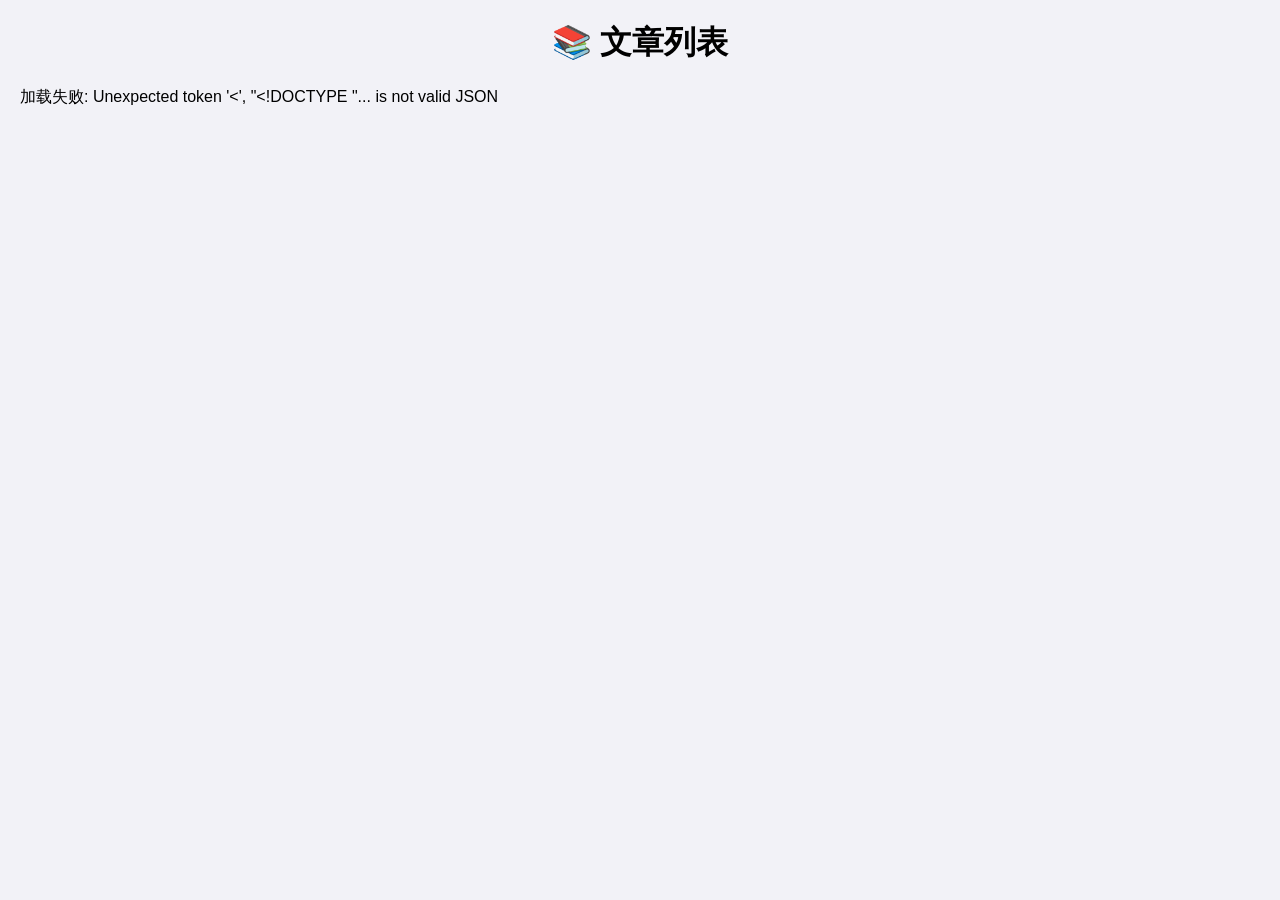
==== index.html @ 037bf7e4 "Revise index.html for article list presentation Updated title and styling for article list display. " ====
<!DOCTYPE html>
<html lang="zh-CN">
<head>
    <meta charset="UTF-8">
    <meta name="viewport" content="width=device-width, initial-scale=1.0, viewport-fit=cover">
    <title>我的文章站</title>
    <style>
        body { margin: 20px; background: #f2f2f7; font-family: -apple-system, sans-serif; }
        h1 { text-align: center; }
        #article-list { list-style: none; padding: 0; }
        .article-item {
            background: white;
            margin: 10px 0;
            padding: 15px;
            border-radius: 12px;
            box-shadow: 0 2px 6px rgba(0,0,0,0.05);
        }
        .article-item a {
            text-decoration: none;
            color: #007aff;
            font-size: 1.2rem;
            font-weight: 500;
        }
    </style>
</head>
<body>
    <h1>📚 文章列表</h1>
    <ul id="article-list">加载中...</ul>

    <script>
        async function loadList() {
            try {
                const res = await fetch('./articles.json');
                const articles = await res.json();
                const listEl = document.getElementById('article-list');
                listEl.innerHTML = '';
                articles.forEach(article => {
                    const li = document.createElement('li');
                    li.className = 'article-item';
                    li.innerHTML = `<a href="./article.html?slug=${article.slug}">${article.title}</a>`;
                    listEl.appendChild(li);
                });
            } catch (e) {
                document.getElementById('article-list').innerText = '加载失败: ' + e.message;
            }
        }
        loadList();
    </script>
</body>
</html>
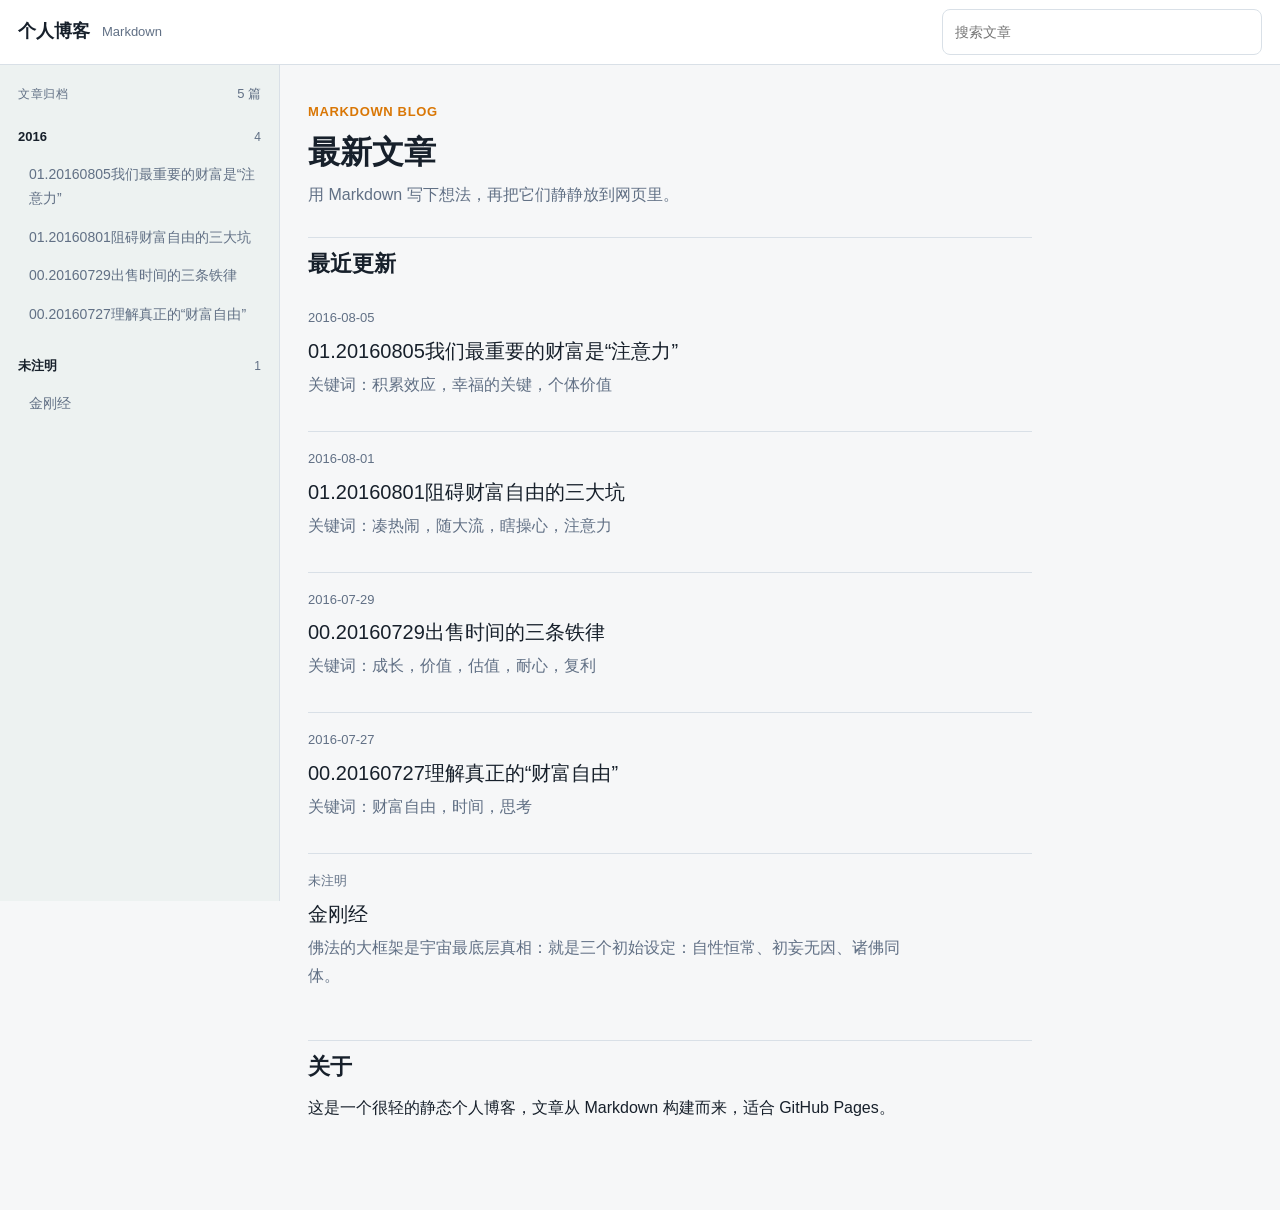
==== commit c3a73c7c: "feat:AI change" ====
--- a/index.html
+++ b/index.html
@@ -1,50 +1,57 @@
 <!DOCTYPE html>
 <html lang="zh-CN">
 <head>
-    <meta charset="UTF-8">
-    <meta name="viewport" content="width=device-width, initial-scale=1.0, viewport-fit=cover">
-    <title>我的文章站</title>
-    <style>
-        body { margin: 20px; background: #f2f2f7; font-family: -apple-system, sans-serif; }
-        h1 { text-align: center; }
-        #article-list { list-style: none; padding: 0; }
-        .article-item {
-            background: white;
-            margin: 10px 0;
-            padding: 15px;
-            border-radius: 12px;
-            box-shadow: 0 2px 6px rgba(0,0,0,0.05);
-        }
-        .article-item a {
-            text-decoration: none;
-            color: #007aff;
-            font-size: 1.2rem;
-            font-weight: 500;
-        }
-    </style>
+  <meta charset="UTF-8">
+  <meta name="viewport" content="width=device-width, initial-scale=1.0, viewport-fit=cover">
+  <title>个人博客</title>
+  <link rel="stylesheet" href="./style.css">
 </head>
-<body>
-    <h1>📚 文章列表</h1>
-    <ul id="article-list">加载中...</ul>
+<body data-page="home">
+  <header class="topbar">
+    <div class="topbar-inner">
+      <a class="brand" href="./index.html">个人博客</a>
+      <span class="brand-subtitle">Markdown</span>
+      <div class="search-wrap">
+        <input id="searchInput" class="search-input" type="search" placeholder="搜索文章">
+      </div>
+    </div>
+  </header>
 
-    <script>
-        async function loadList() {
-            try {
-                const res = await fetch('./articles.json');
-                const articles = await res.json();
-                const listEl = document.getElementById('article-list');
-                listEl.innerHTML = '';
-                articles.forEach(article => {
-                    const li = document.createElement('li');
-                    li.className = 'article-item';
-                    li.innerHTML = `<a href="./article.html?slug=${article.slug}">${article.title}</a>`;
-                    listEl.appendChild(li);
-                });
-            } catch (e) {
-                document.getElementById('article-list').innerText = '加载失败: ' + e.message;
-            }
-        }
-        loadList();
-    </script>
+  <div class="layout">
+    <aside class="sidebar" id="sidebar">
+      <div class="sidebar-head">
+        <div class="sidebar-title">文章归档</div>
+        <div class="sidebar-subtitle" id="articleCount">0 篇</div>
+      </div>
+      <div id="sidebarContent"></div>
+    </aside>
+
+    <main class="content">
+      <div class="content-shell">
+        <section class="page-intro">
+          <p class="eyebrow">Markdown blog</p>
+          <h1>最新文章</h1>
+          <p class="lede">用 Markdown 写下想法，再把它们静静放到网页里。</p>
+        </section>
+
+        <section class="section" id="latest">
+          <h2>最近更新</h2>
+          <div id="recentPosts" class="feed"></div>
+        </section>
+
+        <section class="section" id="about">
+          <h2>关于</h2>
+          <p>这是一个很轻的静态个人博客，文章从 Markdown 构建而来，适合 GitHub Pages。</p>
+        </section>
+      </div>
+    </main>
+
+    <aside class="toc" id="toc">
+      <div class="toc-title">本页目录</div>
+      <nav id="pageToc"></nav>
+    </aside>
+  </div>
+
+  <script defer src="./site.js"></script>
 </body>
 </html>
--- a/style.css
+++ b/style.css
@@ -0,0 +1,522 @@
+:root {
+  --bg: #f6f7f8;
+  --surface: #ffffff;
+  --surface-soft: #edf2f1;
+  --border: #d9e0e7;
+  --text: #17202b;
+  --muted: #617085;
+  --accent: #1f5eff;
+  --accent-soft: #eef4ff;
+  --accent-warm: #d97706;
+  --code-bg: #0f172a;
+  --code-text: #e2e8f0;
+  --topbar-h: 64px;
+  --sidebar-w: 280px;
+  --toc-w: 220px;
+}
+
+*, *::before, *::after {
+  box-sizing: border-box;
+}
+
+html {
+  scroll-behavior: smooth;
+}
+
+body {
+  margin: 0;
+  font-family: -apple-system, BlinkMacSystemFont, "Segoe UI", "Noto Sans SC", "PingFang SC", "Microsoft YaHei", sans-serif;
+  color: var(--text);
+  background: var(--bg);
+  line-height: 1.75;
+  font-size: 16px;
+}
+
+a {
+  color: var(--accent);
+  text-decoration: none;
+}
+
+a:hover {
+  text-decoration: underline;
+}
+
+img {
+  max-width: 100%;
+  height: auto;
+  display: block;
+}
+
+button,
+input {
+  font: inherit;
+}
+
+.topbar {
+  position: sticky;
+  top: 0;
+  z-index: 50;
+  min-height: var(--topbar-h);
+  background: rgba(255, 255, 255, 0.94);
+  backdrop-filter: blur(10px);
+  border-bottom: 1px solid var(--border);
+}
+
+.topbar-inner {
+  max-width: 1600px;
+  margin: 0 auto;
+  min-height: var(--topbar-h);
+  padding: 0 18px;
+  display: flex;
+  align-items: center;
+  gap: 12px;
+}
+
+.brand {
+  font-size: 18px;
+  font-weight: 700;
+  color: var(--text);
+  white-space: nowrap;
+}
+
+.brand:hover {
+  text-decoration: none;
+}
+
+.brand-subtitle {
+  color: var(--muted);
+  font-size: 13px;
+  white-space: nowrap;
+}
+
+.search-wrap {
+  margin-left: auto;
+  width: min(320px, 42vw);
+}
+
+.search-input {
+  width: 100%;
+  border: 1px solid var(--border);
+  background: var(--surface);
+  color: var(--text);
+  border-radius: 8px;
+  padding: 10px 12px;
+  font-size: 14px;
+  outline: none;
+}
+
+.search-input:focus {
+  border-color: var(--accent);
+  box-shadow: 0 0 0 3px rgba(31, 94, 255, 0.12);
+}
+
+.layout {
+  max-width: 1600px;
+  margin: 0 auto;
+  display: grid;
+  grid-template-columns: var(--sidebar-w) minmax(0, 1fr) var(--toc-w);
+  min-height: calc(100vh - var(--topbar-h));
+}
+
+.sidebar {
+  position: sticky;
+  top: var(--topbar-h);
+  height: calc(100vh - var(--topbar-h));
+  overflow: auto;
+  background: var(--surface-soft);
+  border-right: 1px solid var(--border);
+  padding: 18px 0 24px;
+}
+
+.sidebar-head {
+  padding: 0 18px 12px;
+  display: flex;
+  align-items: baseline;
+  justify-content: space-between;
+  gap: 12px;
+}
+
+.sidebar-title {
+  font-size: 12px;
+  text-transform: uppercase;
+  letter-spacing: 0.06em;
+  color: var(--muted);
+}
+
+.sidebar-subtitle {
+  font-size: 13px;
+  color: var(--muted);
+}
+
+.sidebar-section {
+  margin-bottom: 14px;
+}
+
+.sidebar-section-title {
+  display: flex;
+  align-items: baseline;
+  justify-content: space-between;
+  gap: 12px;
+  padding: 8px 18px 6px;
+  color: var(--text);
+}
+
+.sidebar-section-title strong {
+  font-size: 13px;
+}
+
+.sidebar-section-title span {
+  color: var(--muted);
+  font-size: 12px;
+}
+
+.sidebar-list {
+  list-style: none;
+  margin: 0;
+  padding: 0;
+}
+
+.sidebar-list li {
+  margin: 0;
+}
+
+.sidebar-list a {
+  display: block;
+  padding: 7px 18px 7px 26px;
+  color: var(--muted);
+  border-left: 3px solid transparent;
+  text-decoration: none;
+  font-size: 14px;
+  word-break: break-word;
+}
+
+.sidebar-list a:hover,
+.sidebar-list a.active {
+  color: var(--text);
+  background: var(--accent-soft);
+  border-left-color: var(--accent);
+  text-decoration: none;
+}
+
+.empty-state {
+  color: var(--muted);
+  font-size: 14px;
+  padding: 6px 18px;
+}
+
+.content {
+  padding: 28px 28px 72px;
+  min-width: 0;
+}
+
+.content-shell {
+  max-width: 900px;
+}
+
+.page-intro {
+  margin: 8px 0 28px;
+}
+
+.eyebrow {
+  margin: 0 0 10px;
+  color: var(--accent-warm);
+  font-size: 13px;
+  font-weight: 700;
+  letter-spacing: 0.05em;
+  text-transform: uppercase;
+}
+
+.page-intro h1 {
+  margin: 0 0 10px;
+  font-size: 32px;
+  line-height: 1.15;
+}
+
+.lede {
+  margin: 0;
+  max-width: 62ch;
+  color: var(--muted);
+}
+
+.section {
+  padding-top: 12px;
+  margin-top: 18px;
+  border-top: 1px solid var(--border);
+}
+
+.section h2 {
+  margin: 0 0 14px;
+  font-size: 22px;
+  line-height: 1.25;
+}
+
+.section p {
+  margin: 0 0 16px;
+  max-width: 70ch;
+}
+
+.feed {
+  margin: 0;
+}
+
+.feed-item {
+  padding: 16px 0;
+  border-bottom: 1px solid var(--border);
+}
+
+.feed-item:last-child {
+  border-bottom: 0;
+}
+
+.feed-title {
+  margin: 0 0 6px;
+  font-size: 20px;
+  line-height: 1.35;
+}
+
+.feed-title a {
+  color: var(--text);
+}
+
+.feed-title a:hover {
+  color: var(--accent);
+  text-decoration: none;
+}
+
+.feed-meta {
+  display: flex;
+  flex-wrap: wrap;
+  gap: 10px;
+  color: var(--muted);
+  font-size: 13px;
+  margin-bottom: 8px;
+}
+
+.feed-summary {
+  margin: 0;
+  color: var(--muted);
+  max-width: 72ch;
+  display: -webkit-box;
+  -webkit-line-clamp: 2;
+  -webkit-box-orient: vertical;
+  overflow: hidden;
+}
+
+.article-shell {
+  max-width: 840px;
+}
+
+.article-title {
+  margin: 0 0 10px;
+  font-size: 34px;
+  line-height: 1.15;
+}
+
+.article-meta {
+  display: flex;
+  flex-wrap: wrap;
+  gap: 10px;
+  color: var(--muted);
+  font-size: 13px;
+  margin-bottom: 16px;
+}
+
+.article-summary {
+  margin: 0 0 24px;
+  color: var(--text);
+  max-width: 72ch;
+}
+
+.article-body {
+  font-size: 16px;
+  line-height: 1.85;
+}
+
+.article-body > :first-child {
+  margin-top: 0;
+}
+
+.article-body h2,
+.article-body h3,
+.article-body h4,
+.article-body h5,
+.article-body h6 {
+  scroll-margin-top: calc(var(--topbar-h) + 16px);
+  line-height: 1.25;
+  margin: 28px 0 12px;
+}
+
+.article-body h2 {
+  font-size: 24px;
+  border-bottom: 1px solid var(--border);
+  padding-bottom: 8px;
+}
+
+.article-body h3 {
+  font-size: 18px;
+}
+
+.article-body p {
+  margin: 0 0 16px;
+}
+
+.article-body ul,
+.article-body ol {
+  margin: 0 0 16px 1.4rem;
+  padding: 0;
+}
+
+.article-body li + li {
+  margin-top: 6px;
+}
+
+.article-body blockquote {
+  margin: 0 0 16px;
+  padding: 12px 16px;
+  border-left: 4px solid var(--accent);
+  background: #f7fafb;
+  color: #314152;
+}
+
+.article-body pre {
+  margin: 0 0 16px;
+  padding: 16px 18px;
+  overflow: auto;
+  border-radius: 8px;
+  background: var(--code-bg);
+  color: var(--code-text);
+}
+
+.article-body code {
+  font-family: ui-monospace, SFMono-Regular, Consolas, "Liberation Mono", Menlo, monospace;
+  font-size: 0.95em;
+  background: #eef2f7;
+  padding: 0.15em 0.35em;
+  border-radius: 4px;
+}
+
+.article-body pre code {
+  background: transparent;
+  color: inherit;
+  padding: 0;
+}
+
+.article-body hr {
+  border: 0;
+  border-top: 1px solid var(--border);
+  margin: 24px 0;
+}
+
+.article-body table {
+  width: 100%;
+  border-collapse: collapse;
+  margin: 0 0 16px;
+  font-size: 15px;
+}
+
+.article-body th,
+.article-body td {
+  text-align: left;
+  padding: 10px 12px;
+  border-bottom: 1px solid var(--border);
+  vertical-align: top;
+}
+
+.article-body img {
+  margin: 8px 0 16px;
+  border-radius: 8px;
+}
+
+.toc {
+  position: sticky;
+  top: var(--topbar-h);
+  height: calc(100vh - var(--topbar-h));
+  overflow: auto;
+  background: #fbfcfd;
+  border-left: 1px solid var(--border);
+  padding: 20px 16px 24px;
+}
+
+.toc-title {
+  margin: 0 0 12px;
+  font-size: 12px;
+  color: var(--muted);
+  text-transform: uppercase;
+  letter-spacing: 0.06em;
+}
+
+.toc-list {
+  list-style: none;
+  margin: 0;
+  padding: 0;
+}
+
+.toc-list li {
+  margin: 0;
+}
+
+.toc-list a {
+  display: block;
+  padding: 4px 0;
+  color: var(--muted);
+  font-size: 13px;
+  text-decoration: none;
+}
+
+.toc-list a:hover,
+.toc-list a.active {
+  color: var(--accent);
+  text-decoration: none;
+}
+
+.toc-level-3 {
+  padding-left: 12px;
+}
+
+body[data-page="home"] .article-shell {
+  max-width: 900px;
+}
+
+@media (max-width: 1180px) {
+  .layout {
+    grid-template-columns: var(--sidebar-w) minmax(0, 1fr);
+  }
+
+  .toc {
+    display: none;
+  }
+}
+
+@media (max-width: 860px) {
+  .layout {
+    grid-template-columns: 1fr;
+  }
+
+  .sidebar {
+    position: static;
+    height: auto;
+    border-right: 0;
+    border-bottom: 1px solid var(--border);
+  }
+
+  .content {
+    padding: 22px 18px 60px;
+  }
+
+  .toc {
+    display: none;
+  }
+
+  .brand-subtitle {
+    display: none;
+  }
+
+  .search-wrap {
+    width: min(260px, 50vw);
+  }
+
+  .page-intro h1,
+  .article-title {
+    font-size: 28px;
+  }
+}
